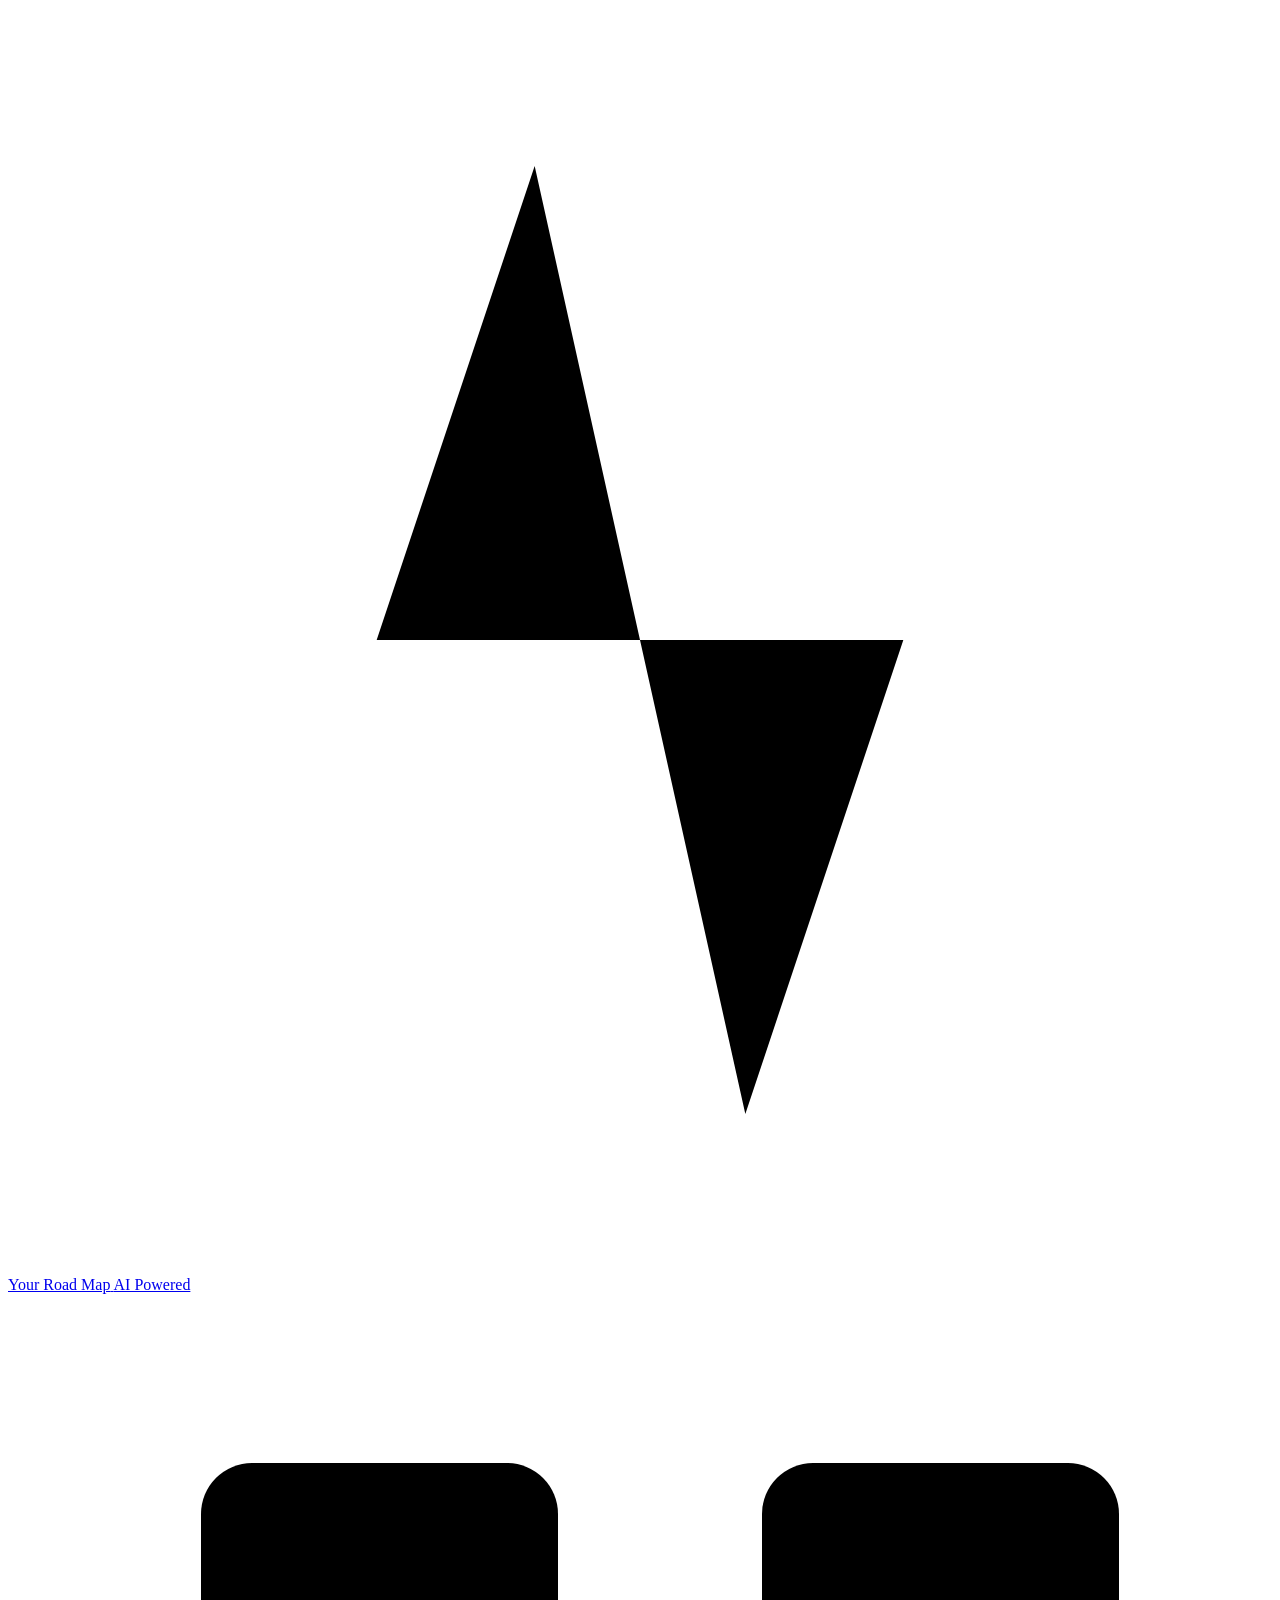
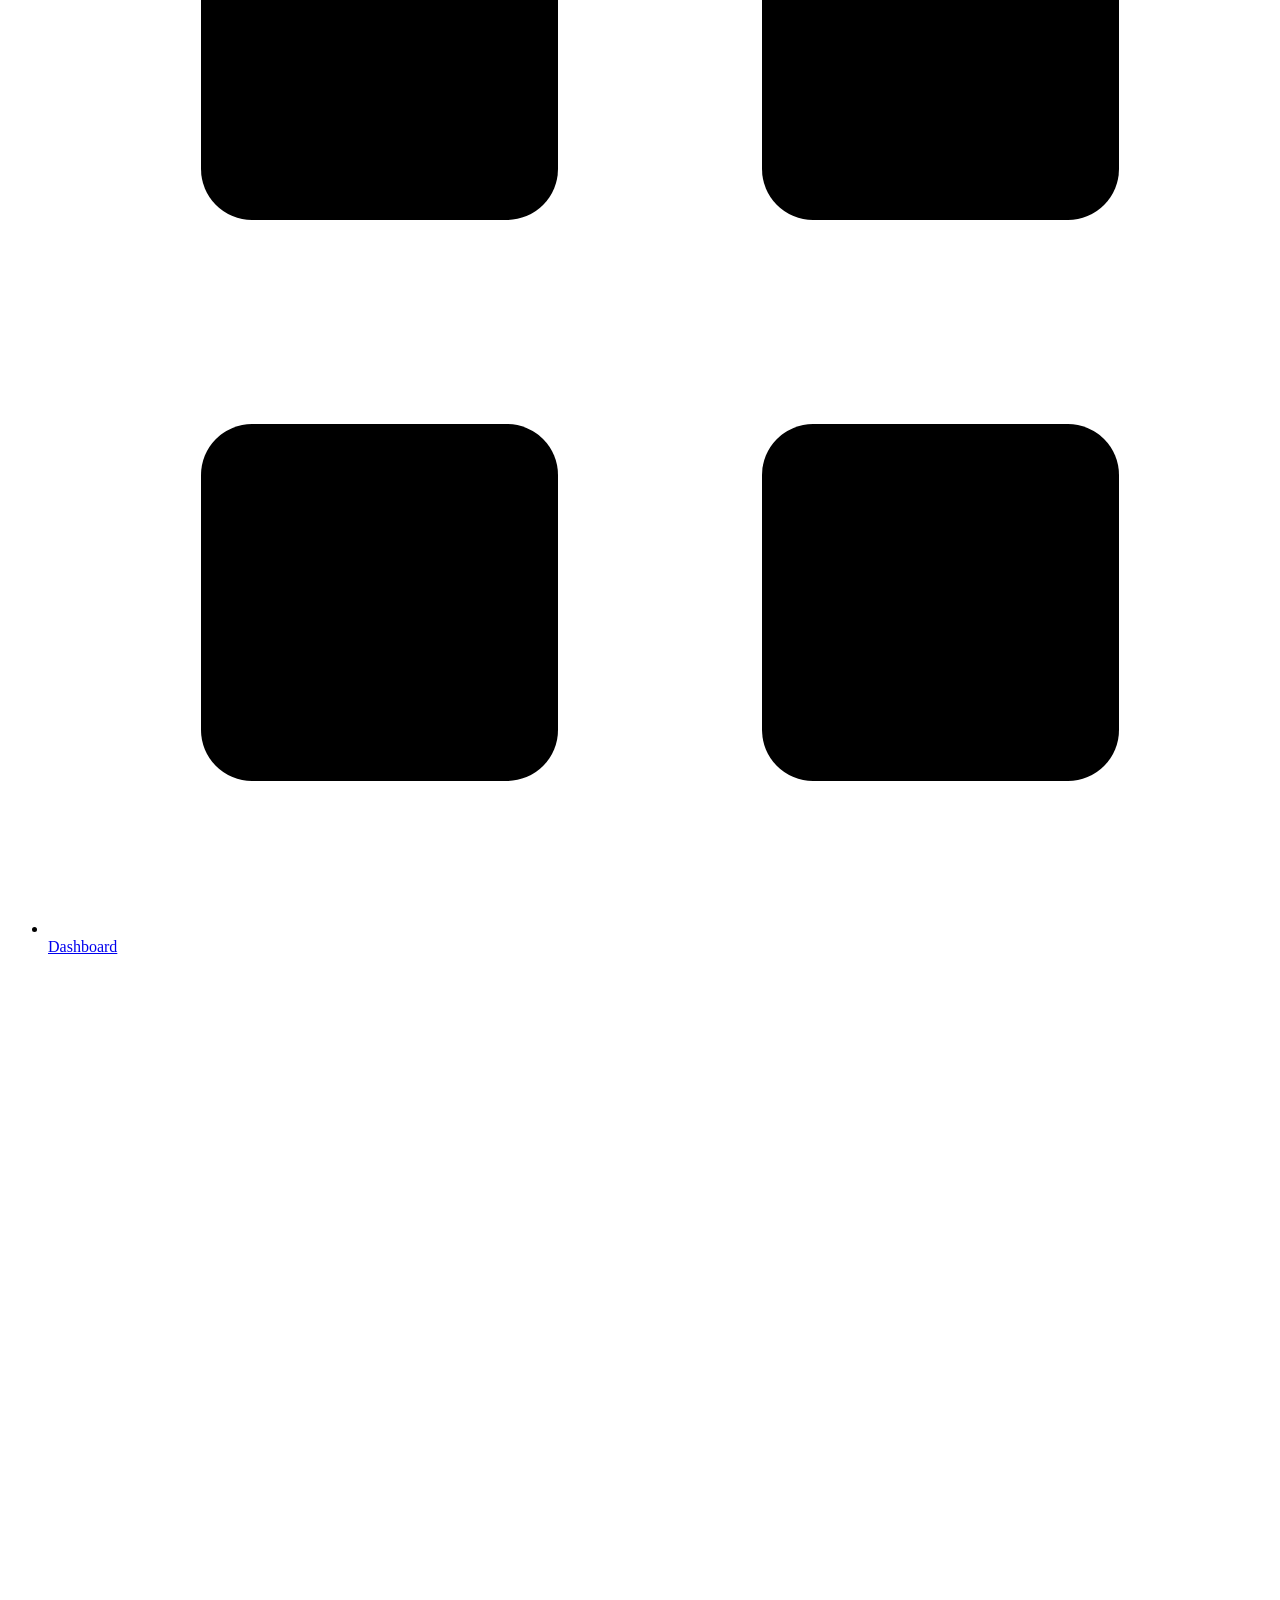
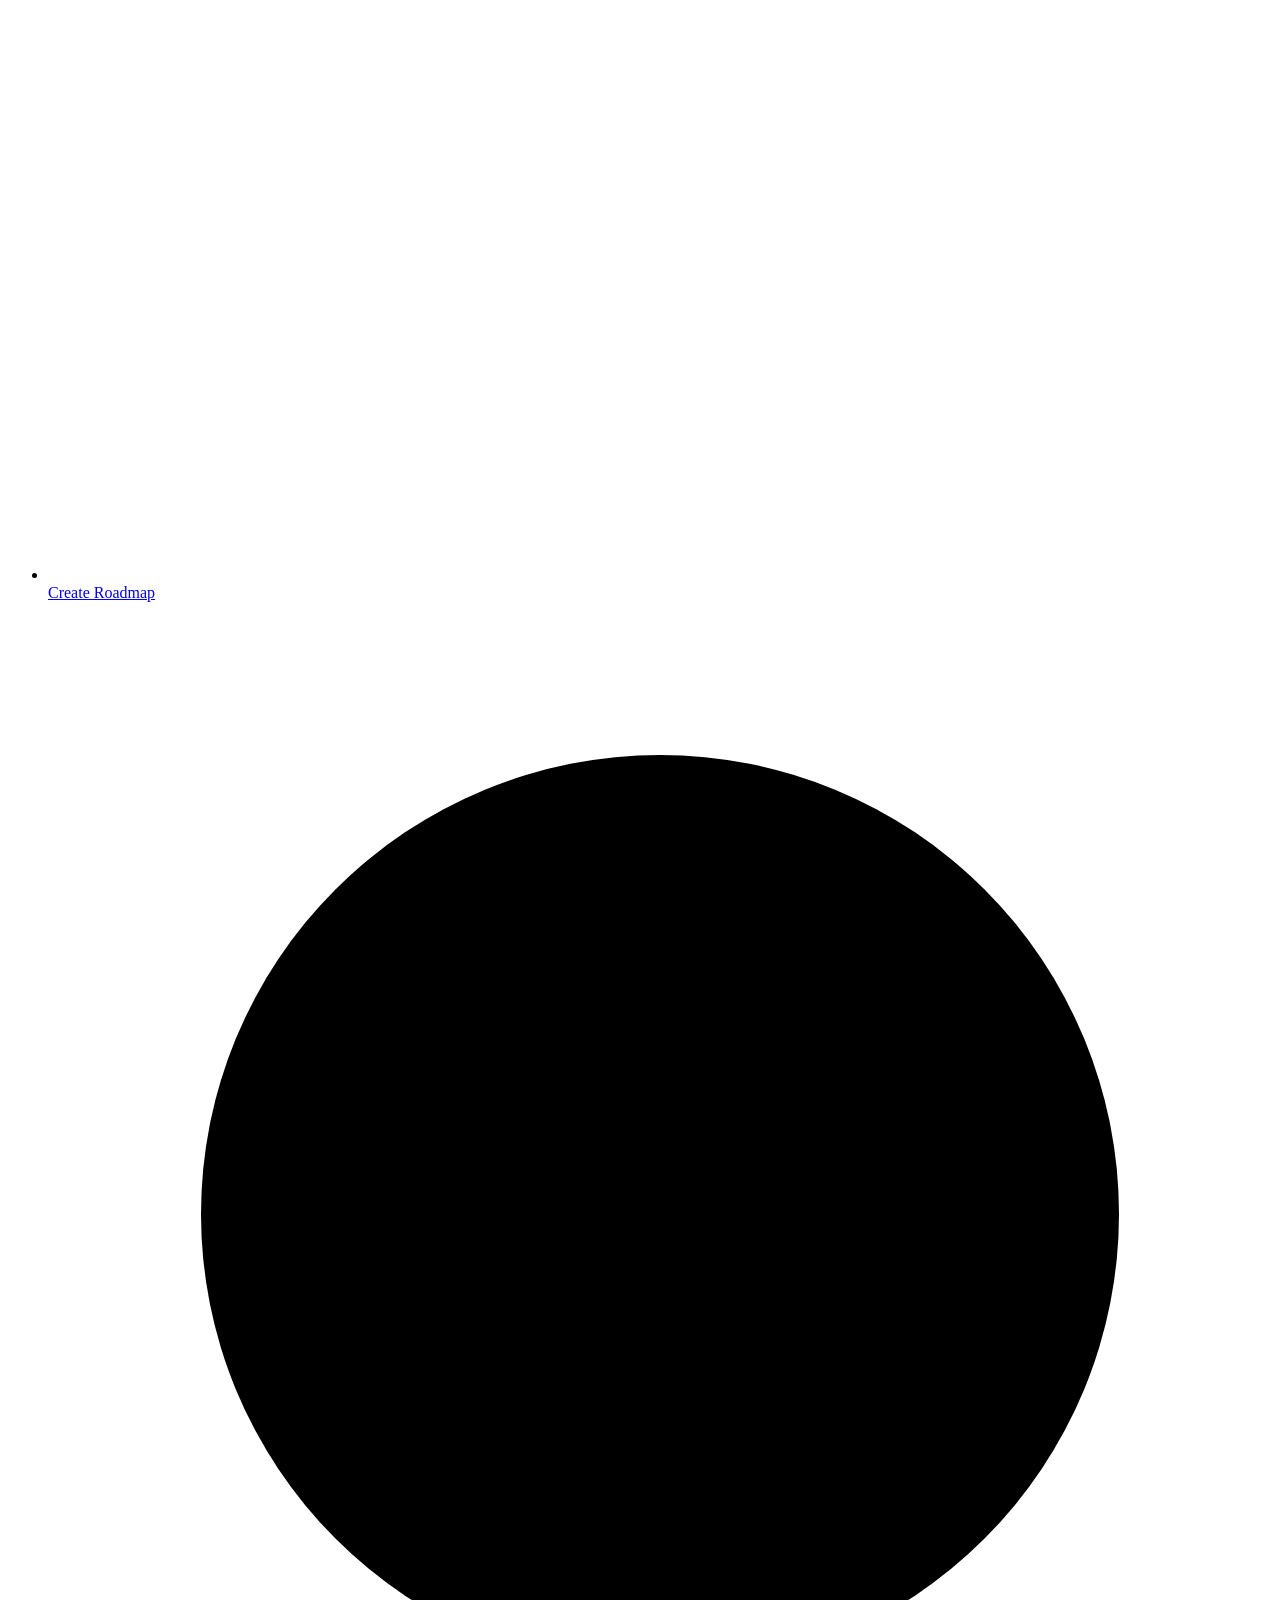
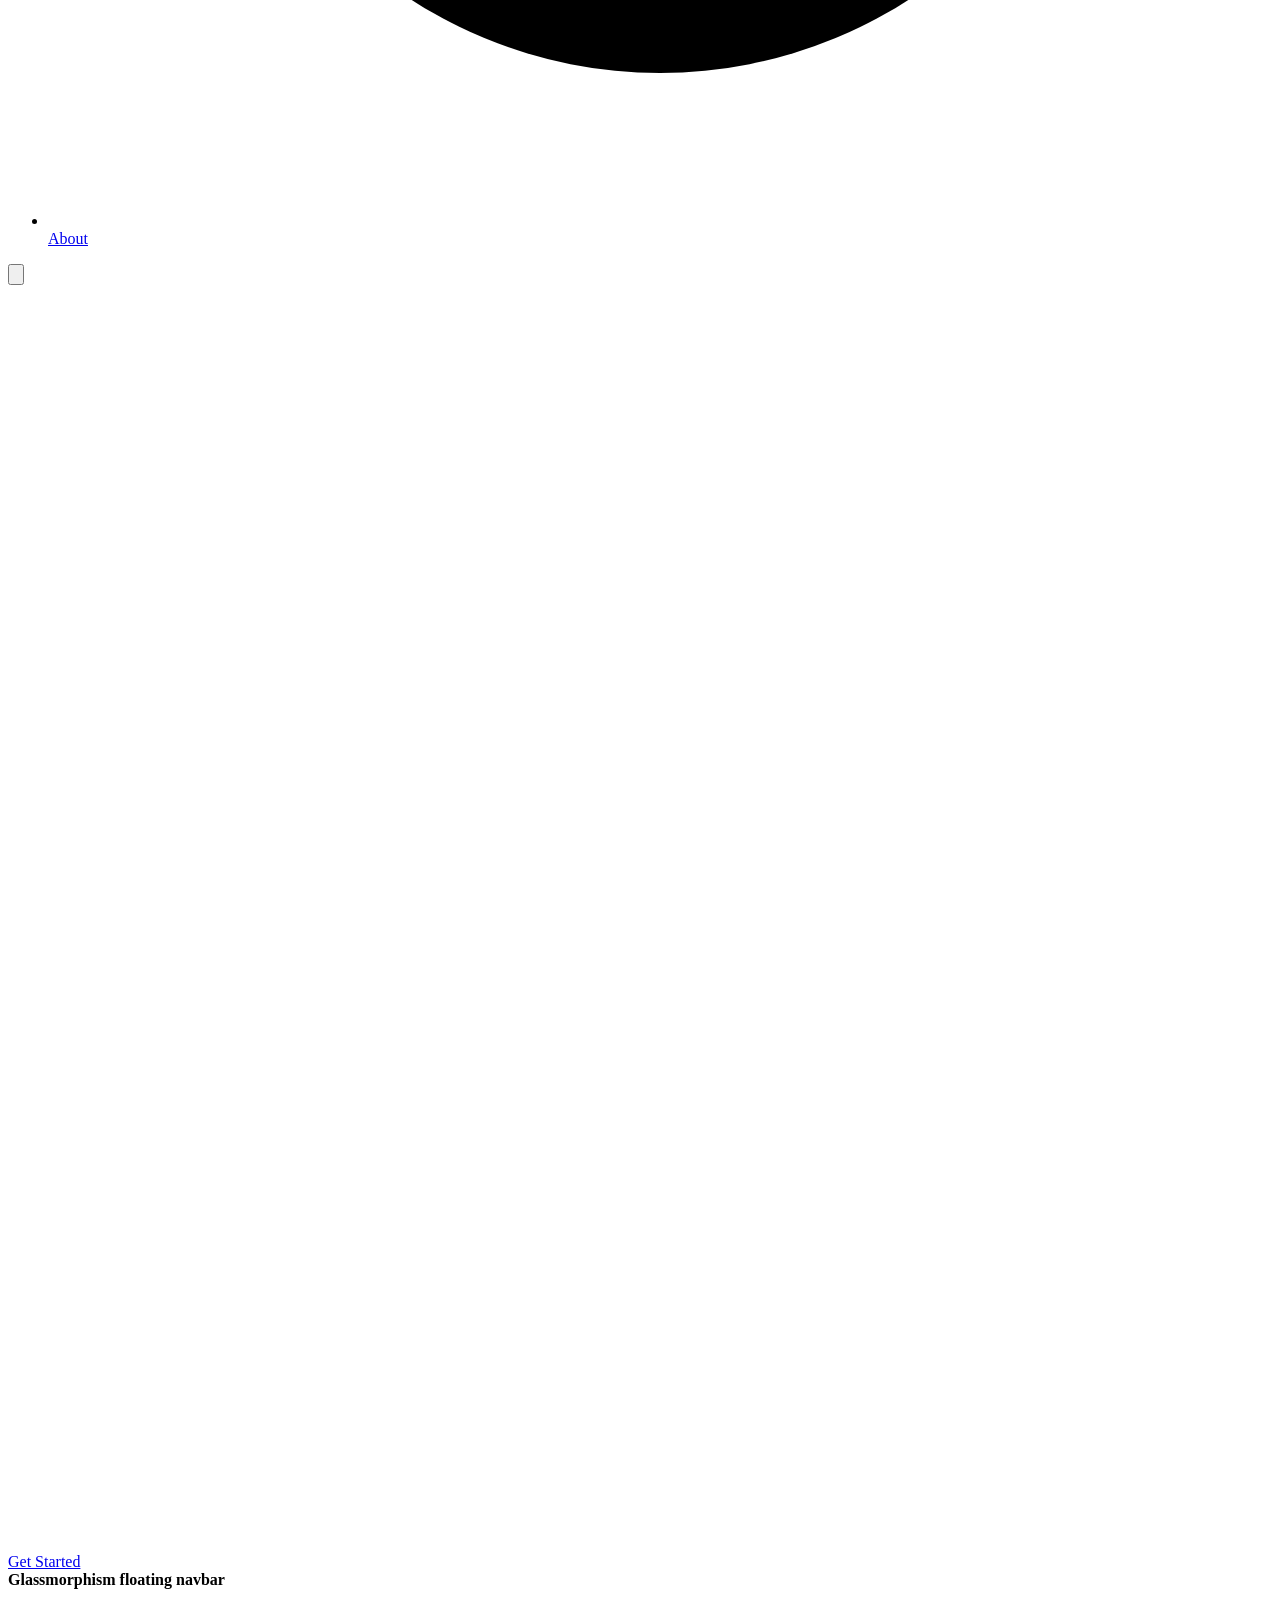
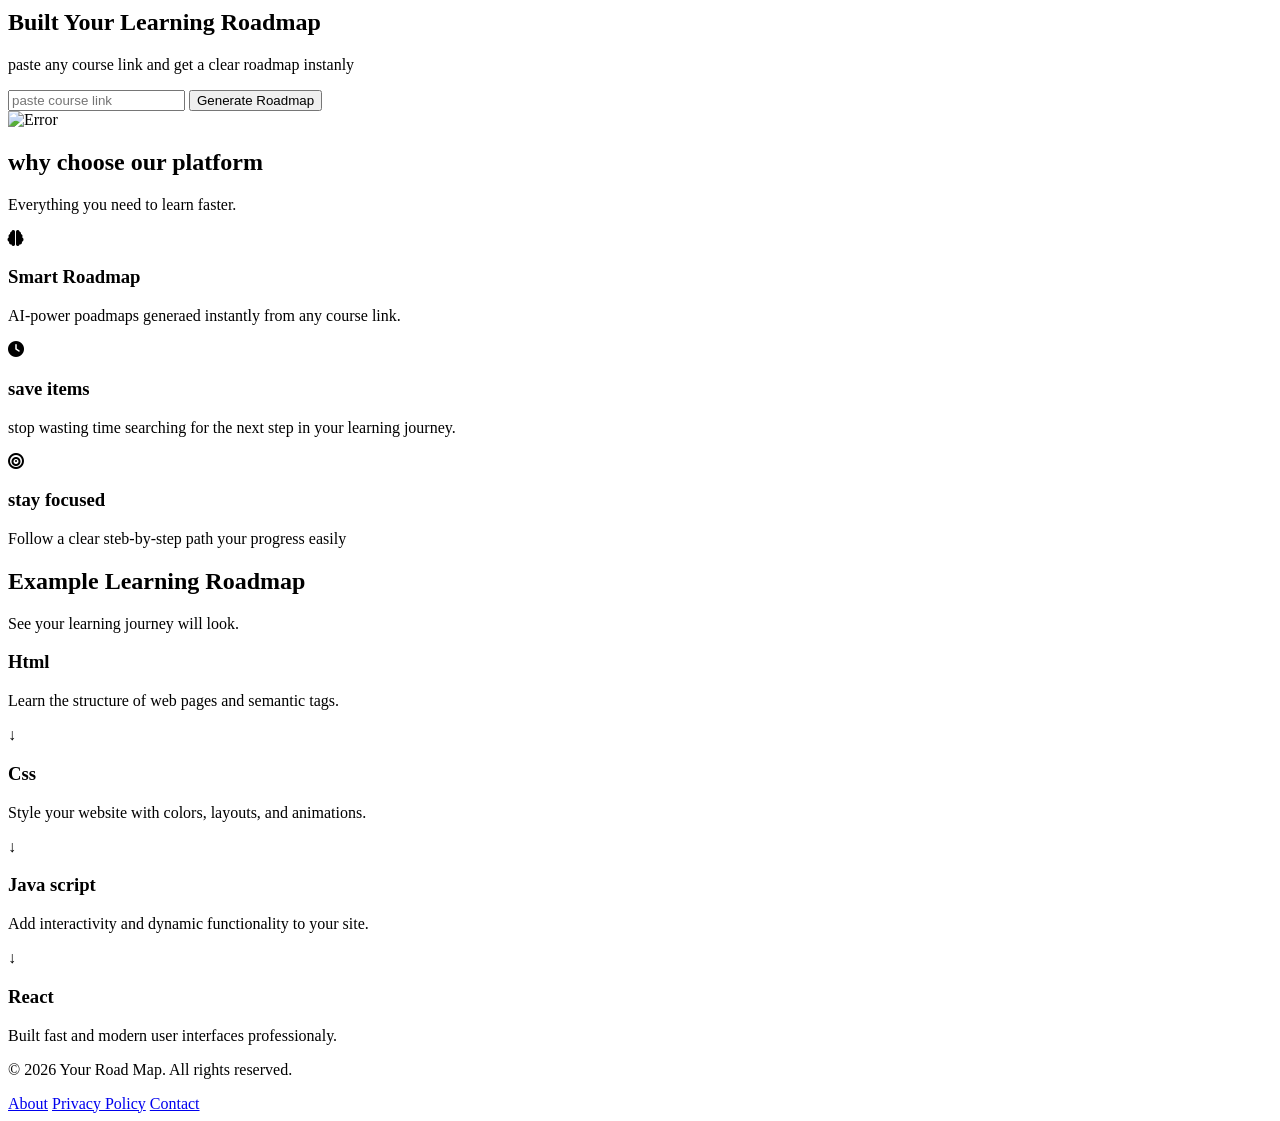
==== index.html @ b5ae39ca "Create index.html" ====
<!DOCTYPE html>
<html lang="en">

<head>
    <meta charset="UTF-8">
    <meta name="viewport" content="width=device-width, initial-scale=1.0">
    <title>Document</title>
    <link rel="stylesheet" href="roodmap.css">
    <link rel="stylesheet" href="https://cdnjs.cloudflare.com/ajax/libs/font-awesome/6.5.1/css/all.min.css">
</head>

<body>
    <nav>
        <a href="#" class="logo">
            <div class="logo-icon">
                <svg viewBox="0 0 24 24">
                    <path d="M3 12h4l3-9 4 18 3-9h4" />
                </svg>
            </div>
            <div class="logo-text">
                <span>Your Road Map</span>
                <span>AI Powered</span>
            </div>
        </a>

        <ul class="nav-links">
            <li>
                <a href="#" class="active">
                    <svg viewBox="0 0 24 24">
                        <rect x="3" y="3" width="7" height="7" rx="1" />
                        <rect x="14" y="3" width="7" height="7" rx="1" />
                        <rect x="3" y="14" width="7" height="7" rx="1" />
                        <rect x="14" y="14" width="7" height="7" rx="1" />
                    </svg>
                    Dashboard
                </a>
            </li>
            <li>
                <a href="#">
                    <svg viewBox="0 0 24 24">
                        <path d="M12 5v14M5 12h14" />
                    </svg>
                    Create Roadmap
                </a>
            </li>
            <li>
                <a href="#">
                    <svg viewBox="0 0 24 24">
                        <circle cx="12" cy="12" r="9" />
                        <path d="M12 8v4l3 3" />
                    </svg>
                    About
                </a>
            </li>
        </ul>
        <div class="nav-right">
            <button class="theme-btn" title="Toggle theme">
                <svg viewBox="0 0 24 24">
                    <path d="M21 12.79A9 9 0 1 1 11.21 3 7 7 0 0 0 21 12.79z" />
                </svg>
            </button>
            <a href="#" class="cta-btn">
                <svg viewBox="0 0 24 24">
                    <path d="M12 5v14M5 12h14" />
                </svg>
                Get Started
            </a>
        </div>
    </nav>
    <!-- hero section start  -->
    <div class="labal-box">
        <strong>Glassmorphism floating navbar</strong>
    </div>
    <section class="hero">
        <div class="hero-section">
            <div class="left">
                <h1>Built Your Learning <span>Roadmap</span></h1>
                <p>paste any course link and get a clear roadmap instanly</p>
                <div class="hero-input-group">
                    <input type="text" class="course-link" placeholder="paste course link">
                    <button class="course-botton">Generate Roadmap</button>
                </div>

            </div>
            <div class="right">
                <img src="img/ChatGPT Image 11 مايو 2026، 04_30_41 م.png" alt="Error">
            </div>
        </div>
    </section>
    <!-- hero section end -->

    <!-- section features start -->
    <section class="features">
        <div class="main-features">
            <h2>why choose our platform</h2>
            <p>Everything you need to learn faster.</p>
        </div>
        <div class="container-cart">
            <div class="cart">
                <i class="fa-solid fa-brain"></i>
                <h3>Smart Roadmap</h3>
                <p>AI-power poadmaps generaed instantly from any course link.</p>
            </div>
            <div class="cart">
                <i class="fa-solid fa-clock"></i>
                <h3>save items</h3>
                <p>stop wasting time searching for the next step in your learning journey.</p>
            </div>
            <div class="cart">
                <i class="fa-solid fa-bullseye"></i>

                <h3>stay focused</h3>
                <p>Follow a clear steb-by-step path your progress easily</p>
            </div>
        </div>

    </section>
    <!-- section feature end -->

    <!-- preview section start -->
    <section class="roadmap">
        <h2>Example Learning Roadmap</h2>
        <p>See your learning journey will look.</p>
        <div class="steps">
            <div class="step">
                <h3>Html</h3>
                <p>Learn the structure of web pages and semantic tags.</p>
            </div>
            <span>↓</span>
            <div class="step">
                <h3>Css</h3>
                <p>Style your website with colors, layouts, and animations.</p>
            </div>
            <span>↓</span>
            <div class="step">
                <h3>Java script</h3>
                <p>Add interactivity and dynamic functionality to your site.</p>
            </div>
            <span>↓</span>
            <div class="step">
                <h3>React</h3>
                <p>Built fast and modern user interfaces professionaly.</p>
            </div>
        </div>

    </section>
    <footer class="main-footer">
        <div class="footer-content">
            <p>&copy; 2026 Your Road Map. All rights reserved.</p>

            <div class="footer-links">
                <a href="#">About</a>
                <a href="#">Privacy Policy</a>
                <a href="#">Contact</a>
            </div>
        </div>
    </footer>

</body>

</html>
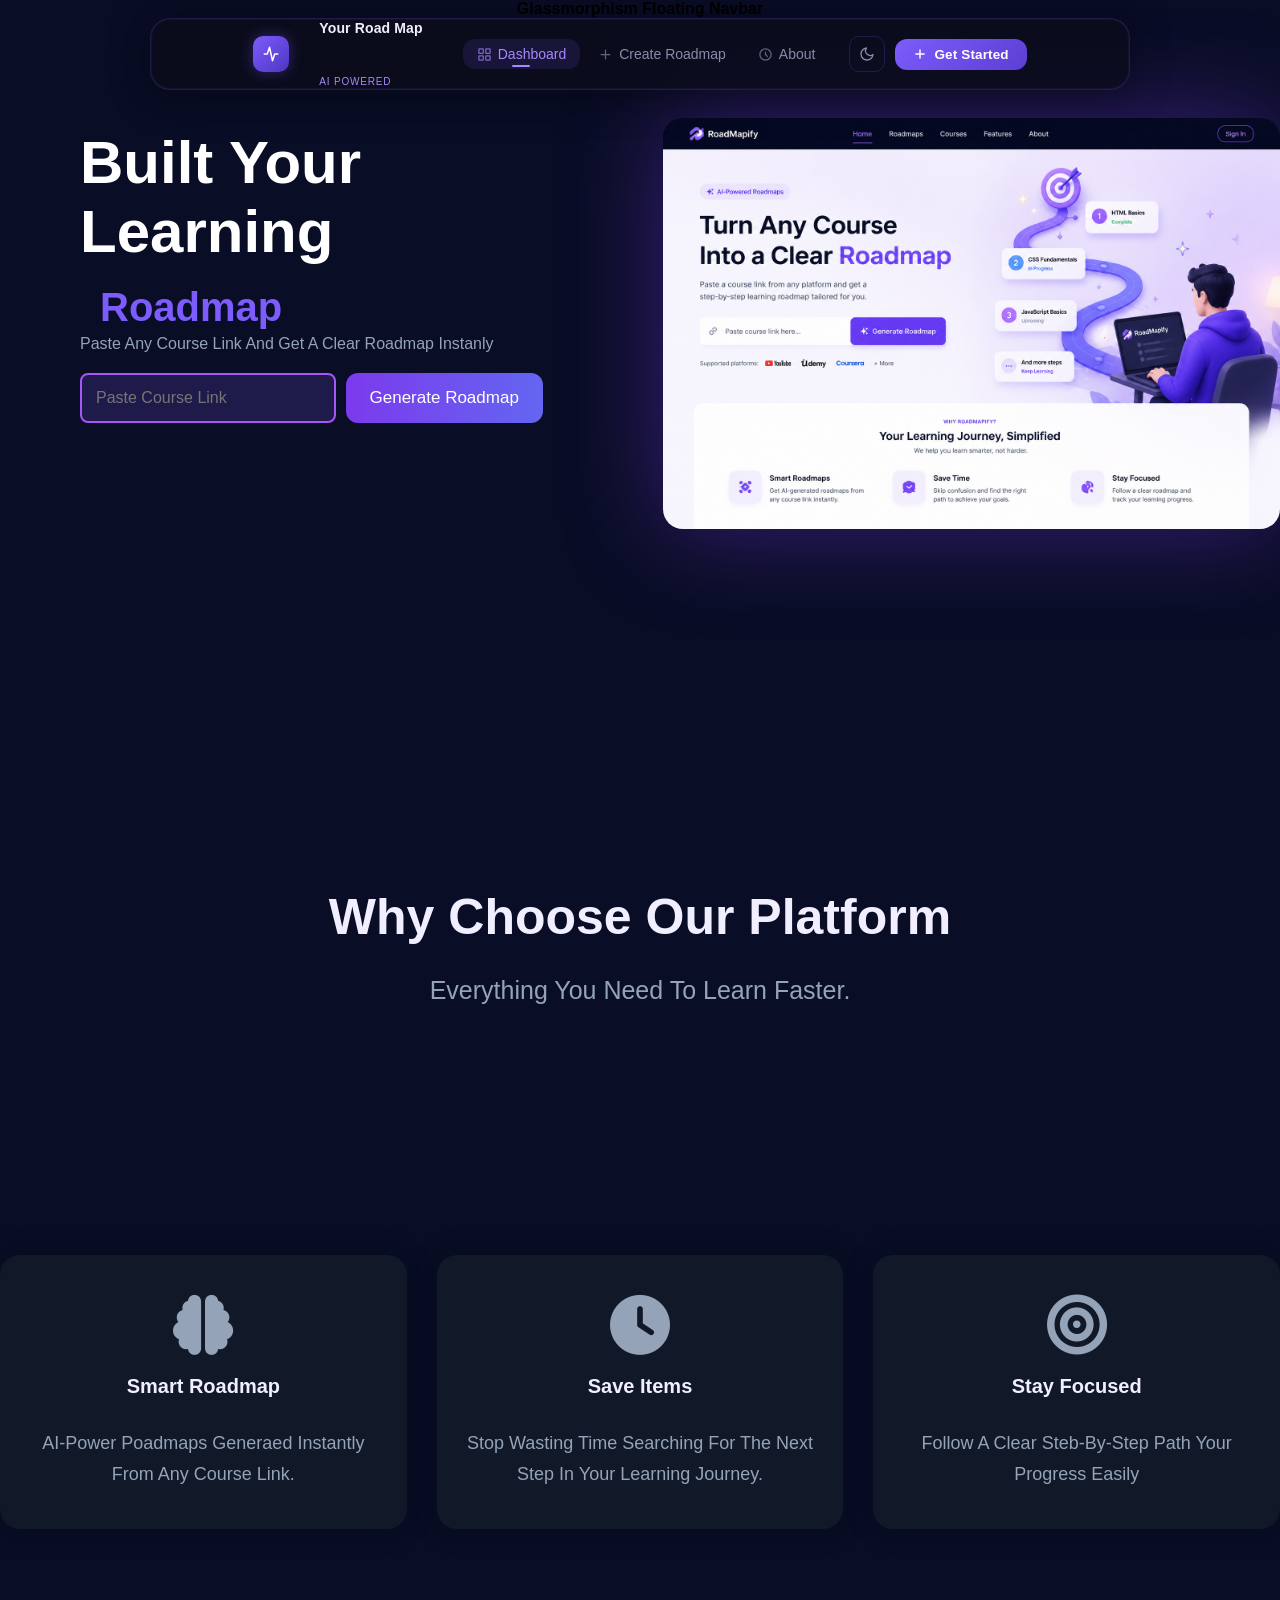
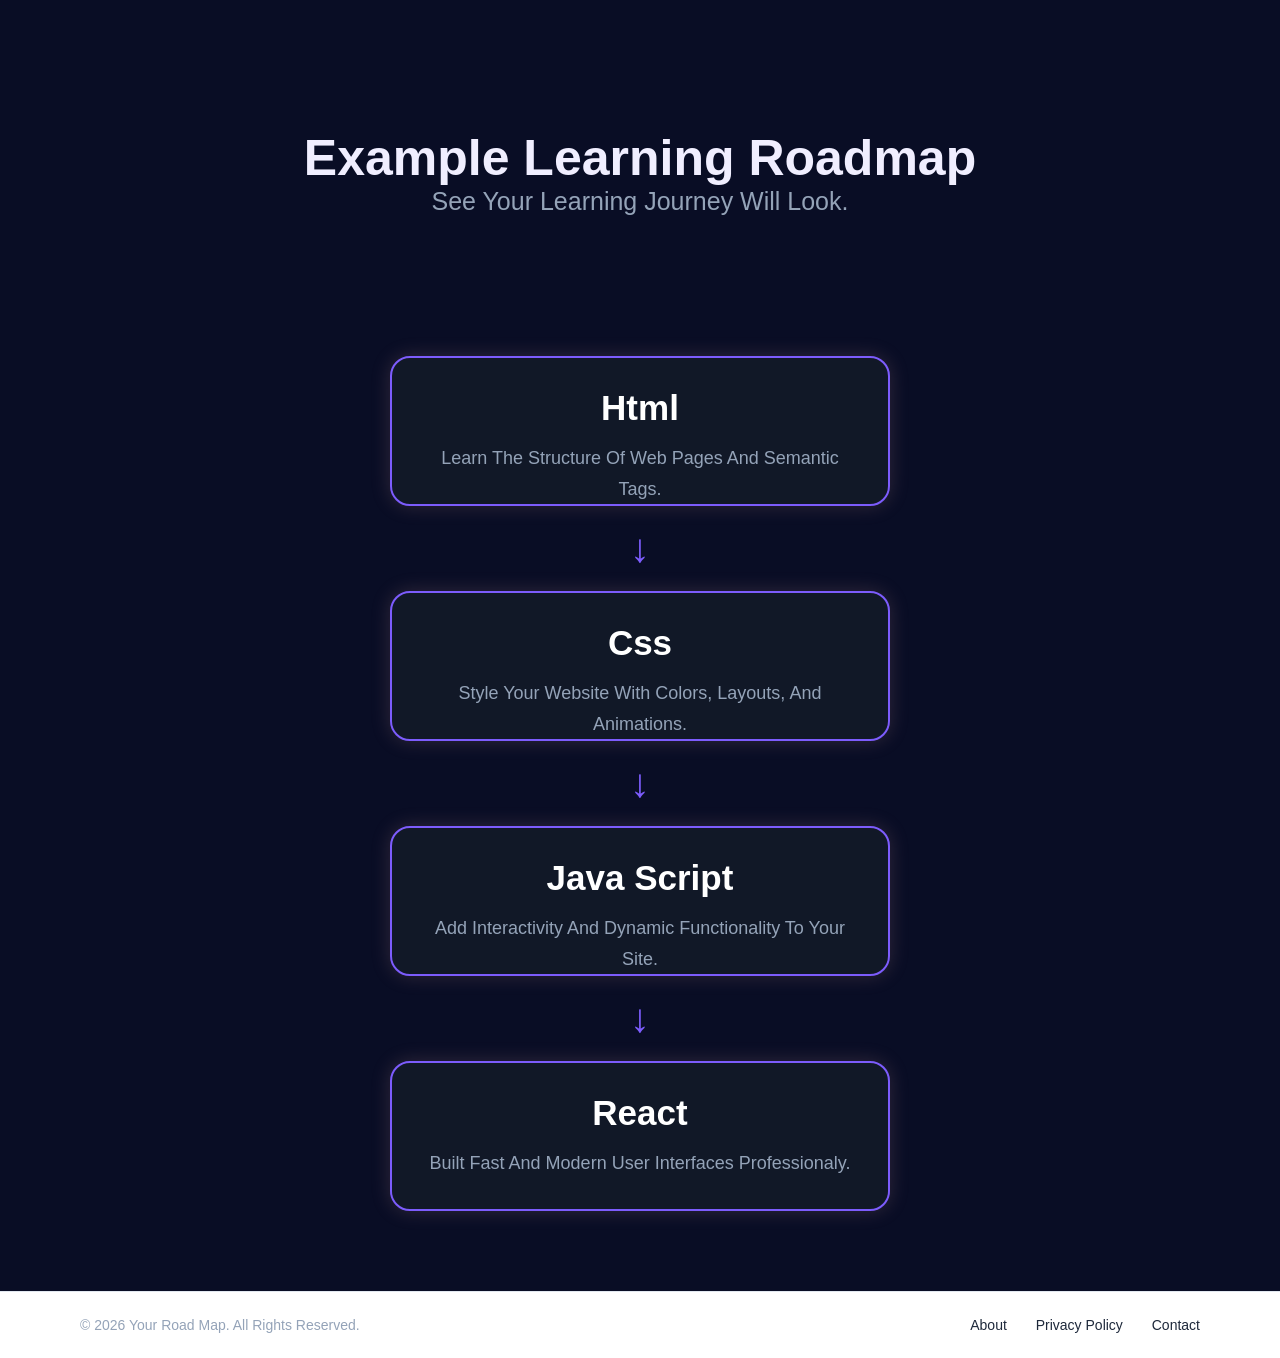
==== commit 87cce3f6: "change photo" ====
--- a/index.html
+++ b/index.html
@@ -83,7 +83,7 @@
 
             </div>
             <div class="right">
-                <img src="img/ChatGPT Image 11 مايو 2026، 04_30_41 م.png" alt="Error">
+                <img src="ChatGPT Image 11 مايو 2026، 04_30_41 م.png" alt="Error">
             </div>
         </div>
     </section>
--- a/roodmap.css
+++ b/roodmap.css
@@ -0,0 +1,673 @@
+ * {
+  padding: 0;
+   margin: 0;
+   box-sizing: border-box;
+   text-transform: capitalize;
+ }
+
+ :root {
+   --bg-dark: #090d25;
+   --nav-bg: rgba(11, 13, 26, 0.75);
+   --accent: #7c5cfc;
+   --accent-light: #a688ff;
+   --accent-glow: rgba(124, 92, 252, 0.35);
+   --text-primary: #f0eeff;
+   --text-muted: #8b8aaa;
+   --border: rgba(124, 92, 252, 0.2);
+   --pill-bg: rgba(124, 92, 252, 0.12);
+ }
+
+ body {
+   font-family: 'Space Grotesk', sans-serif;
+   background: var(--bg-dark);
+   min-height: 100vh;
+   display: flex;
+   flex-direction: column;
+   align-items: center;
+ }
+
+ /*                       nav bar start                       */
+
+ nav {
+   justify-content: center;
+   position: fixed;
+   top: 18px;
+   left: 50%;
+   transform: translateX(-50%);
+   width: min(92%, 980px);
+   background: var(--nav-bg);
+   backdrop-filter: blur(18px);
+   -webkit-backdrop-filter: blur(18px);
+   border: 1px solid var(--border);
+   border-radius: 20px;
+   padding: 0 20px;
+   height: 72px;
+   display: flex;
+   align-items: center;
+   gap: 20px;
+   z-index: 100;
+   box-shadow: 0 4px 40px rgba(0, 0, 0, 0.4), 0 0 0 1px rgba(124, 92, 252, 0.08) inset;
+   transition: box-shadow 0.3s ease;
+ }
+
+ nav:hover {
+   box-shadow: 0 4px 60px rgba(0, 0, 0, 0.5), 0 0 24px var(--accent-glow), 0 0 0 1px rgba(124, 92, 252, 0.15) inset;
+ }
+
+
+ .logo {
+   display: flex;
+   align-items: center;
+   gap: 10px;
+   text-decoration: none;
+   flex-shrink: 0;
+ }
+
+ .logo-icon {
+   width: 36px;
+  height: 36px;
+  background: linear-gradient(135deg, var(--accent), #4f35c2);
+   border-radius: 10px;
+   display: flex;
+   align-items: center;
+   justify-content: center;
+   box-shadow: 0 0 14px var(--accent-glow);
+   flex-shrink: 0;
+ }
+
+ .logo-icon svg {
+   width: 18px;
+   height: 18px;
+   fill: none;
+   stroke: #fff;
+   stroke-width: 2;
+   stroke-linecap: round;
+   stroke-linejoin: round;
+ }
+
+ .logo-text {
+   display: flex;
+   flex-direction: column;
+   line-height: 1.2;
+ }
+
+ .logo-text span:first-child {
+   font-size: 14px;
+   font-weight: 700;
+   color: var(--text-primary);
+   letter-spacing: 0.01em;
+ }
+
+.logo-text span:last-child {
+  font-size: 10px;
+  color: var(--accent-light);
+  font-weight: 500;
+  letter-spacing: 0.08em;
+  text-transform: uppercase;
+ }
+
+
+.nav-links {
+  display: flex;
+  align-items: center;
+  gap: 4px;
+  list-style: none;
+ }
+
+ .nav-links li a {
+   display: flex;
+   align-items: center;
+   gap: 6px;
+   text-decoration: none;
+   font-size: 14px;
+   font-weight: 500;
+   color: var(--text-muted);
+   padding: 7px 14px;
+   border-radius: 12px;
+   transition: all 0.2s ease;
+   position: relative;
+ }
+
+ .nav-links li a svg {
+   width: 15px;
+   height: 15px;
+   stroke: currentColor;
+   fill: none;
+   stroke-width: 2;
+   stroke-linecap: round;
+   stroke-linejoin: round;
+   opacity: 0.7;
+   transition: opacity 0.2s;
+ }
+
+ .nav-links li a:hover {
+   color: var(--text-primary);
+   background: rgba(255, 255, 255, 0.06);
+ }
+
+ .nav-links li a:hover svg {
+   opacity: 1;
+ }
+
+ .nav-links li a.active {
+   color: var(--accent-light);
+   background: var(--pill-bg);
+ }
+
+ .nav-links li a.active::after {
+   content: '';
+   position: absolute;
+   bottom: 2px;
+   left: 50%;
+   transform: translateX(-50%);
+   width: 18px;
+   height: 2px;
+   background: var(--accent-light);
+   border-radius: 2px;
+ }
+
+
+ .nav-right {
+   display: flex;
+   align-items: center;
+   gap: 10px;
+   flex-shrink: 0;
+ }
+
+
+ .theme-btn {
+   width: 36px;
+   height: 36px;
+   border-radius: 10px;
+   border: 1px solid var(--border);
+   background: transparent;
+   cursor: pointer;
+   display: flex;
+   align-items: center;
+   justify-content: center;
+   color: var(--text-muted);
+   transition: all 0.2s ease;
+ }
+
+ .theme-btn:hover {
+   background: rgba(255, 255, 255, 0.07);
+   color: var(--text-primary);
+   border-color: rgba(124, 92, 252, 0.35);
+ }
+
+ .theme-btn svg {
+   width: 16px;
+   height: 16px;
+   stroke: currentColor;
+   fill: none;
+   stroke-width: 2;
+   stroke-linecap: round;
+   stroke-linejoin: round;
+ }
+
+ /* CTA button */
+ .cta-btn {
+   display: flex;
+   align-items: center;
+   gap: 7px;
+   padding: 8px 18px;
+   background: linear-gradient(135deg, var(--accent), #5c3fd4);
+   border: none;
+   border-radius: 12px;
+   color: #fff;
+   font-size: 13.5px;
+   font-weight: 600;
+   font-family: 'Space Grotesk', sans-serif;
+   cursor: pointer;
+   text-decoration: none;
+   transition: all 0.25s ease;
+   box-shadow: 0 0 0 0 var(--accent-glow);
+   letter-spacing: 0.01em;
+ }
+
+ .cta-btn svg {
+   width: 14px;
+   height: 14px;
+   stroke: #fff;
+   fill: none;
+   stroke-width: 2.5;
+   stroke-linecap: round;
+   stroke-linejoin: round;
+ }
+
+ .cta-btn:hover {
+   transform: translateY(-1px);
+   box-shadow: 0 6px 24px var(--accent-glow);
+   filter: brightness(1.1);
+ }
+
+ .cta-btn:active {
+   transform: translateY(0);
+   filter: brightness(0.95);
+ }
+
+ .page-content {
+   margin-top: 120px;
+   text-align: center;
+   color: var(--text-muted);
+   font-size: 14px;
+   opacity: 0.5;
+ }
+
+ .label-box {
+   margin-top: 160px;
+   background: rgba(124, 92, 252, 0.08);
+   border: 1px solid var(--border);
+   border-radius: 14px;
+   padding: 16px 28px;
+   color: var(--text-muted);
+   font-size: 13px;
+   text-align: center;
+   max-width: 400px;
+ }
+
+ */ .label-box strong {
+   color: var(--accent-light);
+ }
+
+ @media (max-width: 768px) {
+
+   nav {
+     height: auto !important;
+     padding: 15px 10px;
+     flex-direction: column;
+     gap: 12px;
+   }
+
+   .nav-links {
+     padding: 0;
+     margin: 0;
+     justify-content: center;
+     flex-wrap: wrap;
+   }
+
+   .hero-container {
+     display: flex;
+     flex-direction: column;
+     text-align: center;
+     margin-top: 160px;
+     padding: 0 20px;
+   }
+
+
+   .hero-container h1 {
+     font-size: 28px;
+     line-height: 1.3;
+   }
+
+   .input-container {
+     flex-direction: column;
+     width: 100%;
+     gap: 10px;
+   }
+
+   .hero-container img {
+     width: 100%;
+     max-width: 400px;
+     height: auto;
+     margin: 20px auto 0 auto;
+   }
+ }
+
+ /*                    nav bar end                   */
+
+ .hero {
+   width: 100%;
+   height: 90vh;
+ }
+
+ .hero-section {
+   display: flex;
+   justify-content: space-between;
+   align-items: center;
+   gap: 40px;
+
+ }
+
+ .left {
+   width: 50%;
+   padding: 0 80px;
+ }
+
+ .right {
+   width: 50%;
+
+ }
+
+ .left h1 {
+   font-size: 60px;
+   font-weight: 500px;
+   color: white;
+ }
+
+ p {
+   color: #94a3b8;
+
+ }
+
+ span {
+   color: #8b5cf6;
+ }
+
+ .right img {
+   max-width: 700px;
+   width: 100%;
+   object-fit: cover;
+   margin-top: 100px;
+   box-shadow: 0 0 100px rgba(124, 58, 237, 0.4);
+   border-radius: 20px;
+ }
+
+ .right img:hover {
+   transform: scale(1.03);
+   transition: 0.4s;
+ }
+
+ .course-botton {
+   background: linear-gradient(to right, #7c3aed, #6366f1);
+   color: white;
+   border: none;
+   border-radius: 12px;
+   padding: 14px 24px;
+   font-size: 17px;
+
+ }
+
+ .course-botton:hover {
+   transform: scale(1.1);
+   transition: 0.4s;
+   color: linear-gradient(to right, #7c3aed, #6366f1);
+   border: 2px solid white;
+
+
+ }
+
+ .course-link {
+   padding: 14px;
+   border: 2px solid #a855f7;
+   border-radius: 8px;
+   background-color: #1e1b4b;
+   color: #ffffff;
+   font-size: 16px;
+   outline: none;
+   transition: all 0.3s ease;
+ }
+
+ /* hero section end */
+
+ /* features section start  */
+ .features {
+   text-align: center;
+ }
+
+ .main-features {
+   margin: 30px 0px;
+   color: var(--text-primary);
+   padding-top: 30px;
+ }
+
+ .features h2 {
+   font-size: 50px;
+   font-weight: 600;
+ }
+
+ .features p {
+   font-size: 25px;
+   padding-top: 30px;
+ }
+
+ .container-cart {
+   padding-top: 160px;
+   margin-top: 70px;
+   gap: 30px;
+   display: flex;
+ }
+
+ .cart {
+   width: 33.33%;
+   background-color: #111827;
+   margin-top: 20px;
+   padding: 40px 30px;
+   border-radius: 20px;
+   box-shadow: 0 0 30px rgba(0, 0, 0, 0.2);
+   transition: 0.3s;
+ }
+
+ .cart:hover {
+   transform: translateY(-10px);
+ }
+
+ .cart h3 {
+   color: var(--text-primary);
+   font-size: 20px;
+   font-weight: bold;
+ }
+
+ .cart i {
+   font-size: 60px;
+   color: #94a3b8;
+   margin-bottom: 20px;
+ }
+
+ .cart:hover i {
+   color: #8b5cf6;
+ }
+
+ .cart p {
+   color: #94a3b8;
+   font-size: 18px;
+   line-height: 1.7;
+ }
+
+ /* features section end  */
+
+ /* preview section start */
+ .roadmap {
+   margin-top: 200px;
+   text-align: center;
+
+ }
+
+ .roadmap h2 {
+   font-size: 50px;
+   color: var(--text-primary);
+ }
+
+ .roadmap p {
+   font-size: 25px;
+   margin-bottom: 140px;
+ }
+
+ .steps {
+   display: flex;
+   flex-direction: column;
+   align-items: center;
+
+ }
+
+ .step {
+   color: white;
+   font-size: 40px;
+   border: 2px solid var(--accent);
+   width: 500px;
+   height: 150px;
+   padding: 30px;
+   background-color: #111827;
+   border-radius: 20px;
+   box-shadow: 0px 0px 20px rgba(212, 152, 152, 0.2);
+   transition: 0.3s;
+
+ }
+
+ .step:hover {
+   transform: translateY(-10px);
+   color: var(--accent);
+   border: 2px solid white;
+ }
+
+
+ .step p {
+   font-size: 18px;
+   color: #94a3b8;
+   margin-top: 15px;
+   line-height: 1.7;
+ }
+
+ span {
+   font-size: 40px;
+   margin: 20px;
+   color: var(--accent);
+
+ }
+
+ .step h3 {
+   font-size: 35px;
+   margin-bottom: 10px;
+   color: white;
+ }
+
+ .step h3:hover {
+   color: var(--accent);
+ }
+
+ .main-footer {
+   background-color: #ffffff;
+   color: #1e293b;
+   width: 100%;
+   padding: 25px 0;
+   margin-top: 80px;
+   border-top: 1px solid #e2e8f0;
+   font-size: 14px;
+ }
+
+ .footer-content {
+   width: 100%;
+   max-width: 1200px;
+   margin: 0 auto;
+   padding: 0 40px;
+   display: flex;
+   justify-content: space-between;
+   align-items: center;
+ }
+
+ .footer-links a {
+   color: #1e293b;
+   text-decoration: none;
+   margin-left: 25px;
+   font-weight: 500;
+   transition: color 0.3s ease;
+ }
+
+ .footer-links a:hover {
+   color: #6366f1;
+ }
+
+ /* ده عشان يظبط الـ input والزرار جنب بعض في الكمبيوتر */
+ .hero-input-group {
+   display: flex;
+   gap: 10px;
+   margin-top: 20px;
+   width: 100%;
+   max-width: 500px;
+ }
+
+ .course-link {
+   flex: 1;
+ }
+
+ @media (max-width: 768px) {
+
+
+   nav {
+     height: auto !important;
+
+     min-height: 62px;
+
+     padding: 15px 20px !important;
+
+     flex-direction: column !important;
+
+     gap: 15px !important;
+
+   }
+
+   .nav-links {
+     padding: 0;
+     margin: 0;
+     justify-content: center;
+     flex-wrap: wrap;
+
+     gap: 8px;
+   }
+
+   .nav-right {
+     justify-content: center;
+     width: 100%;
+
+     gap: 15px;
+   }
+
+
+   .hero {
+     height: auto;
+     margin-top: 180px;
+   }
+
+   .hero-section {
+     flex-direction: column;
+     text-align: center;
+     gap: 30px;
+   }
+
+   .left {
+     width: 100%;
+     padding: 0 20px;
+     display: flex;
+     flex-direction: column;
+     align-items: center;
+   }
+
+   .left h1 {
+     font-size: 34px;
+   }
+
+   .hero-input-group {
+     flex-direction: column;
+     width: 100%;
+   }
+
+   .course-botton {
+     width: 100%;
+   }
+
+   .right {
+     width: 100%;
+     padding: 0 20px;
+   }
+
+   .right img {
+     margin-top: 20px;
+     max-width: 100%;
+   }
+
+   .container-cart {
+     flex-direction: column;
+     padding-top: 40px;
+     padding: 20px;
+   }
+
+   .cart {
+     width: 100%;
+   }
+
+
+   .step {
+     width: 90%;
+     height: auto;
+   }
+ }
